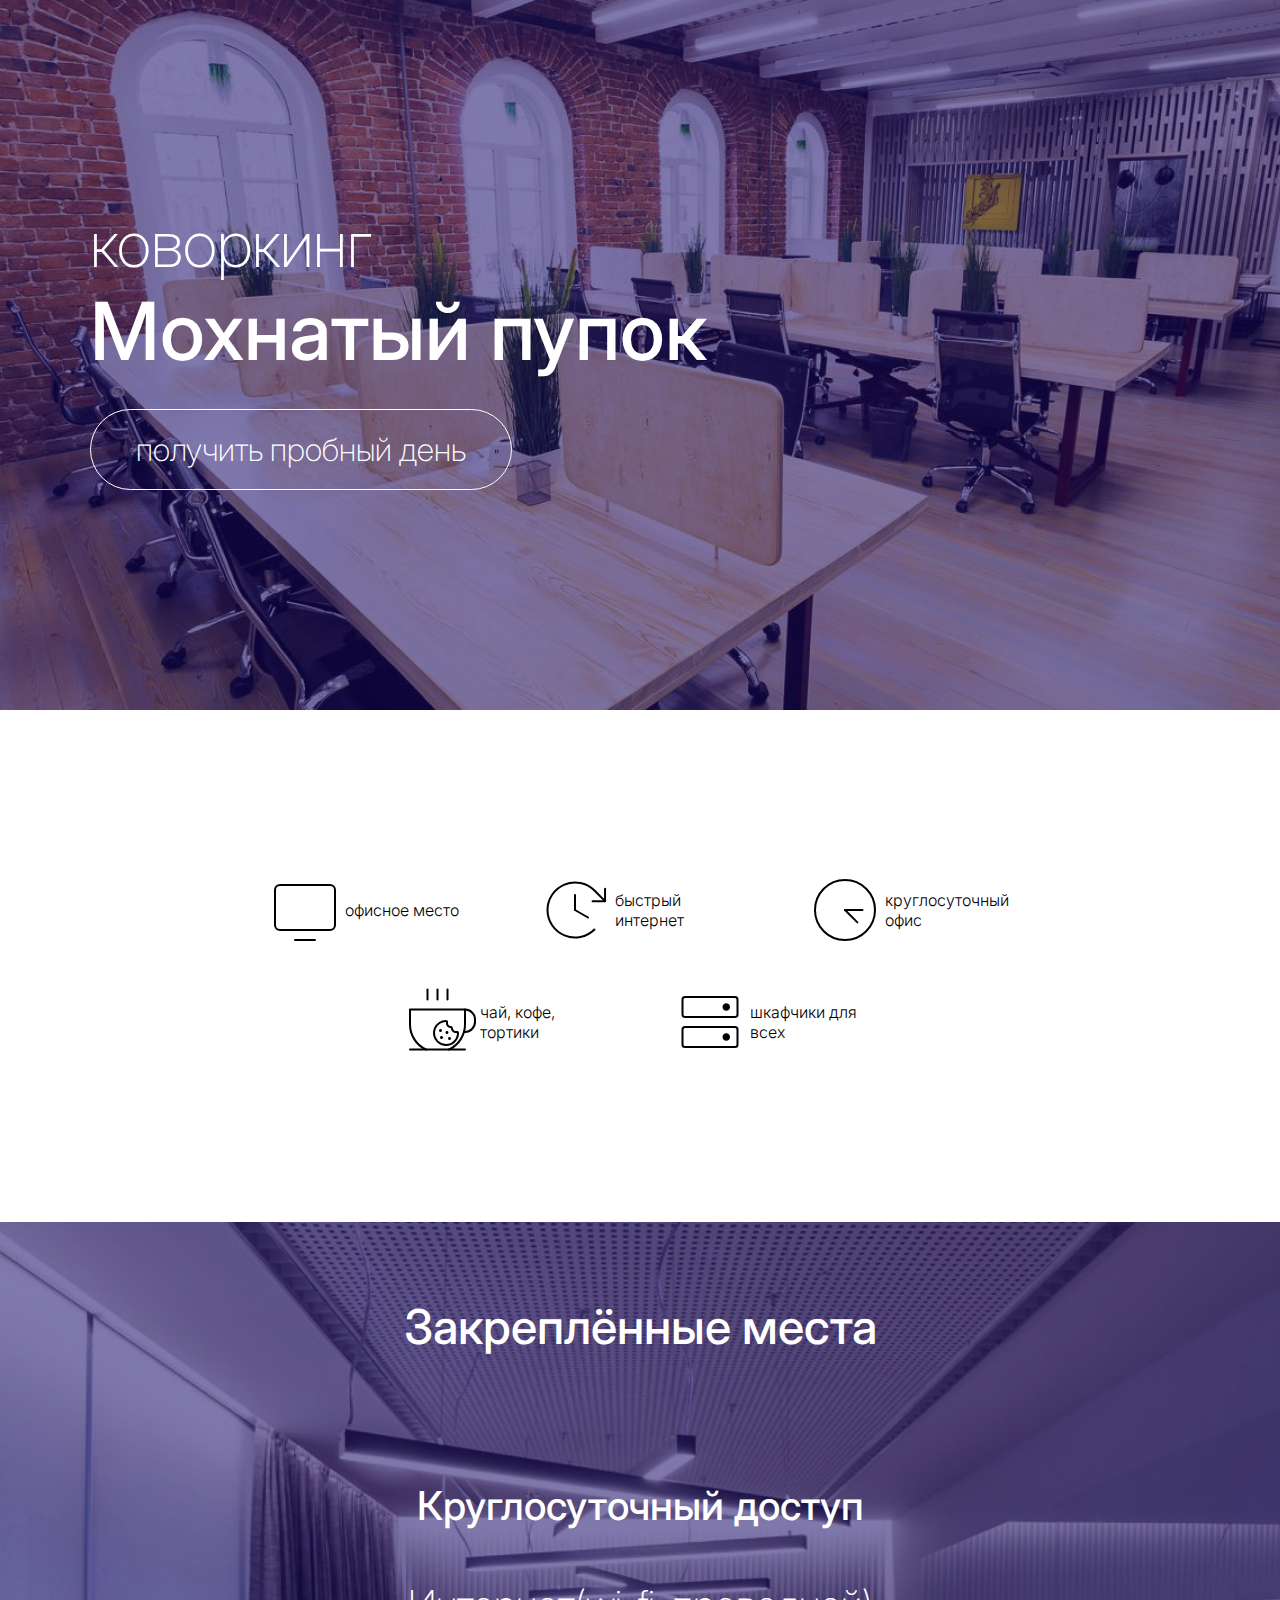
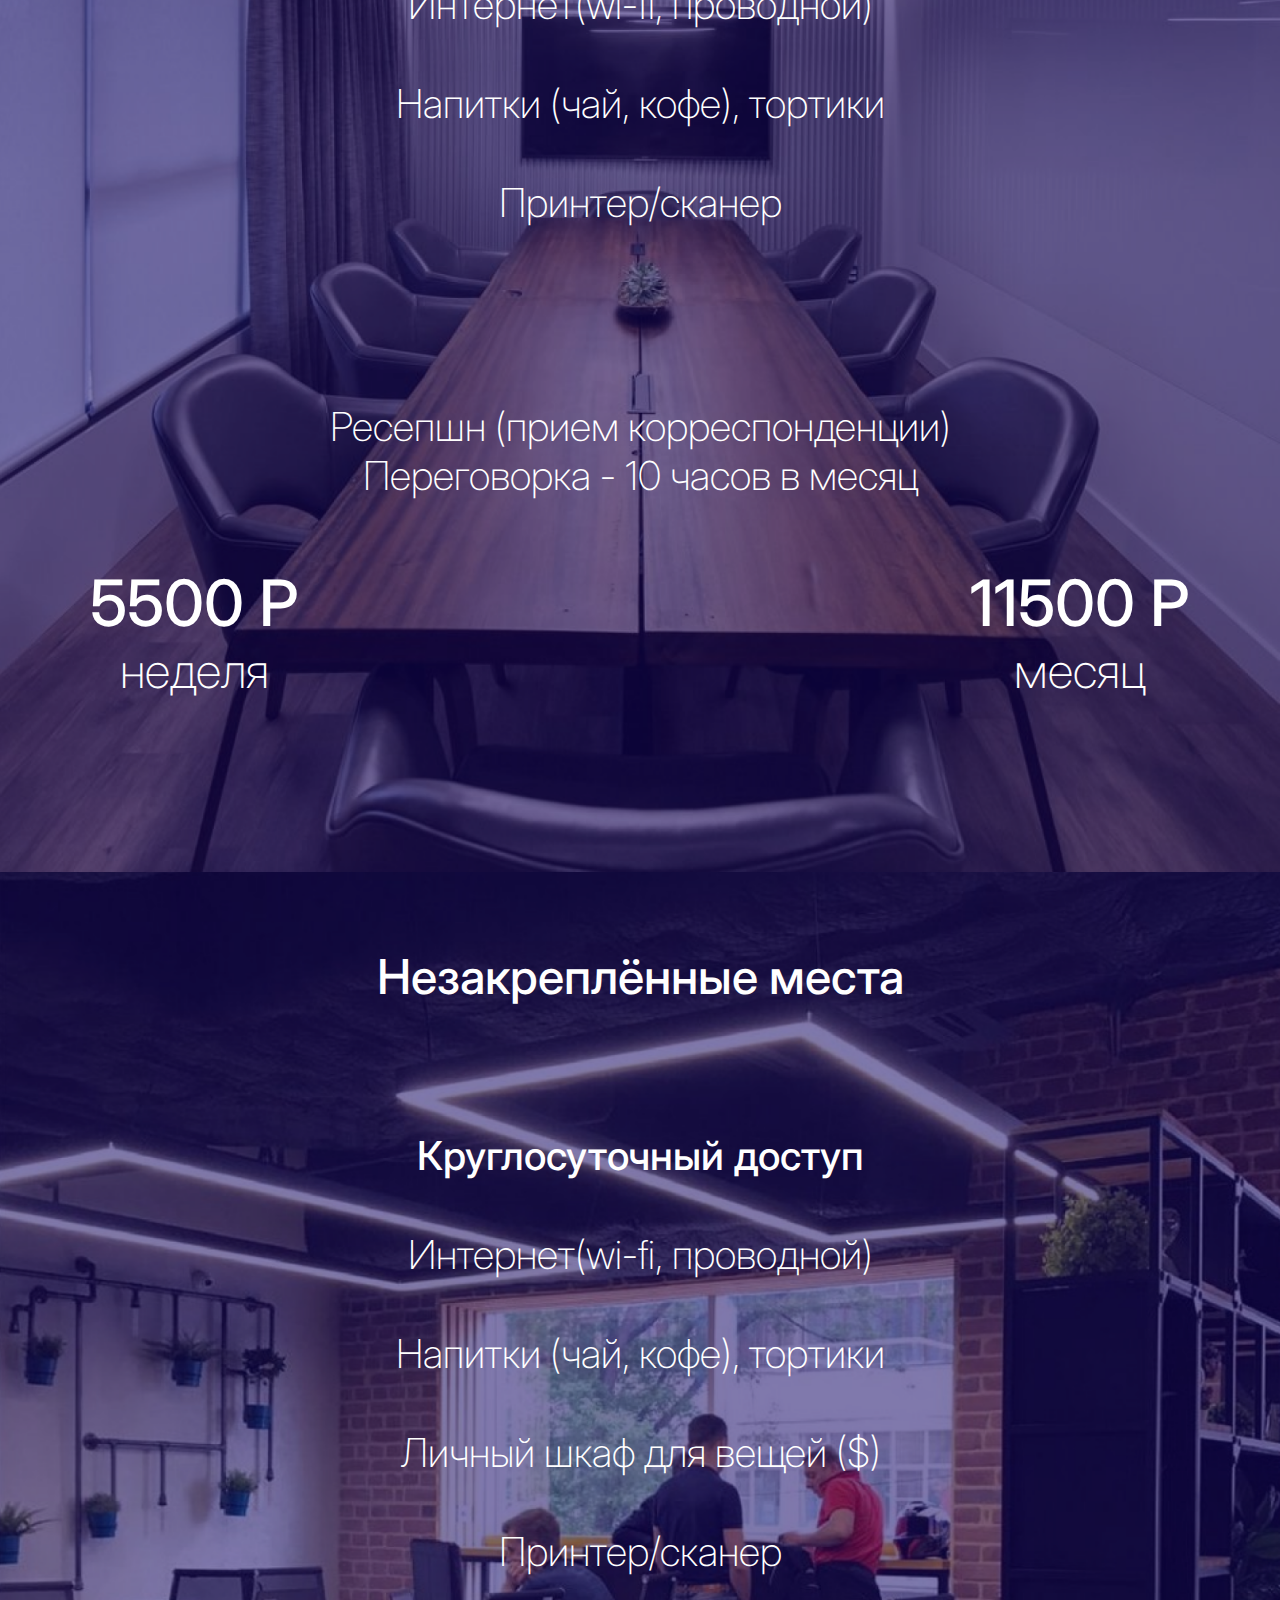
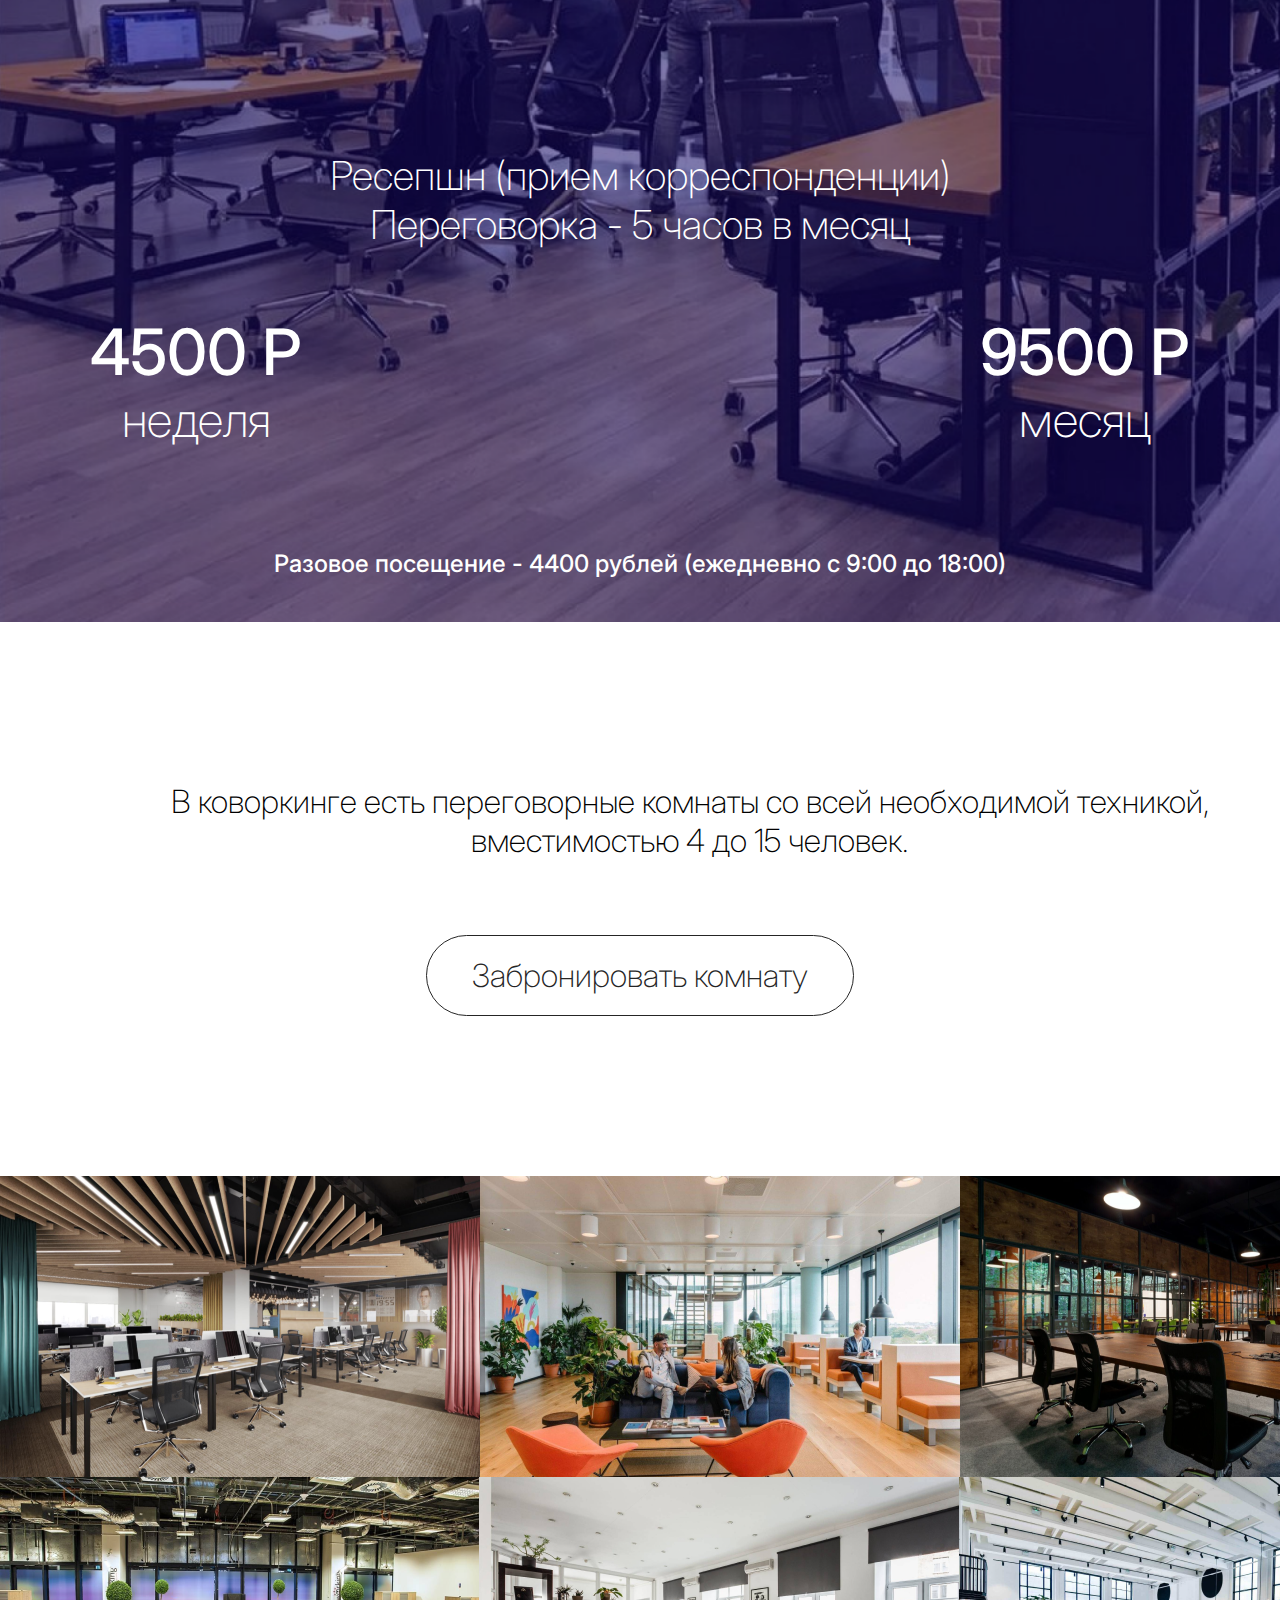
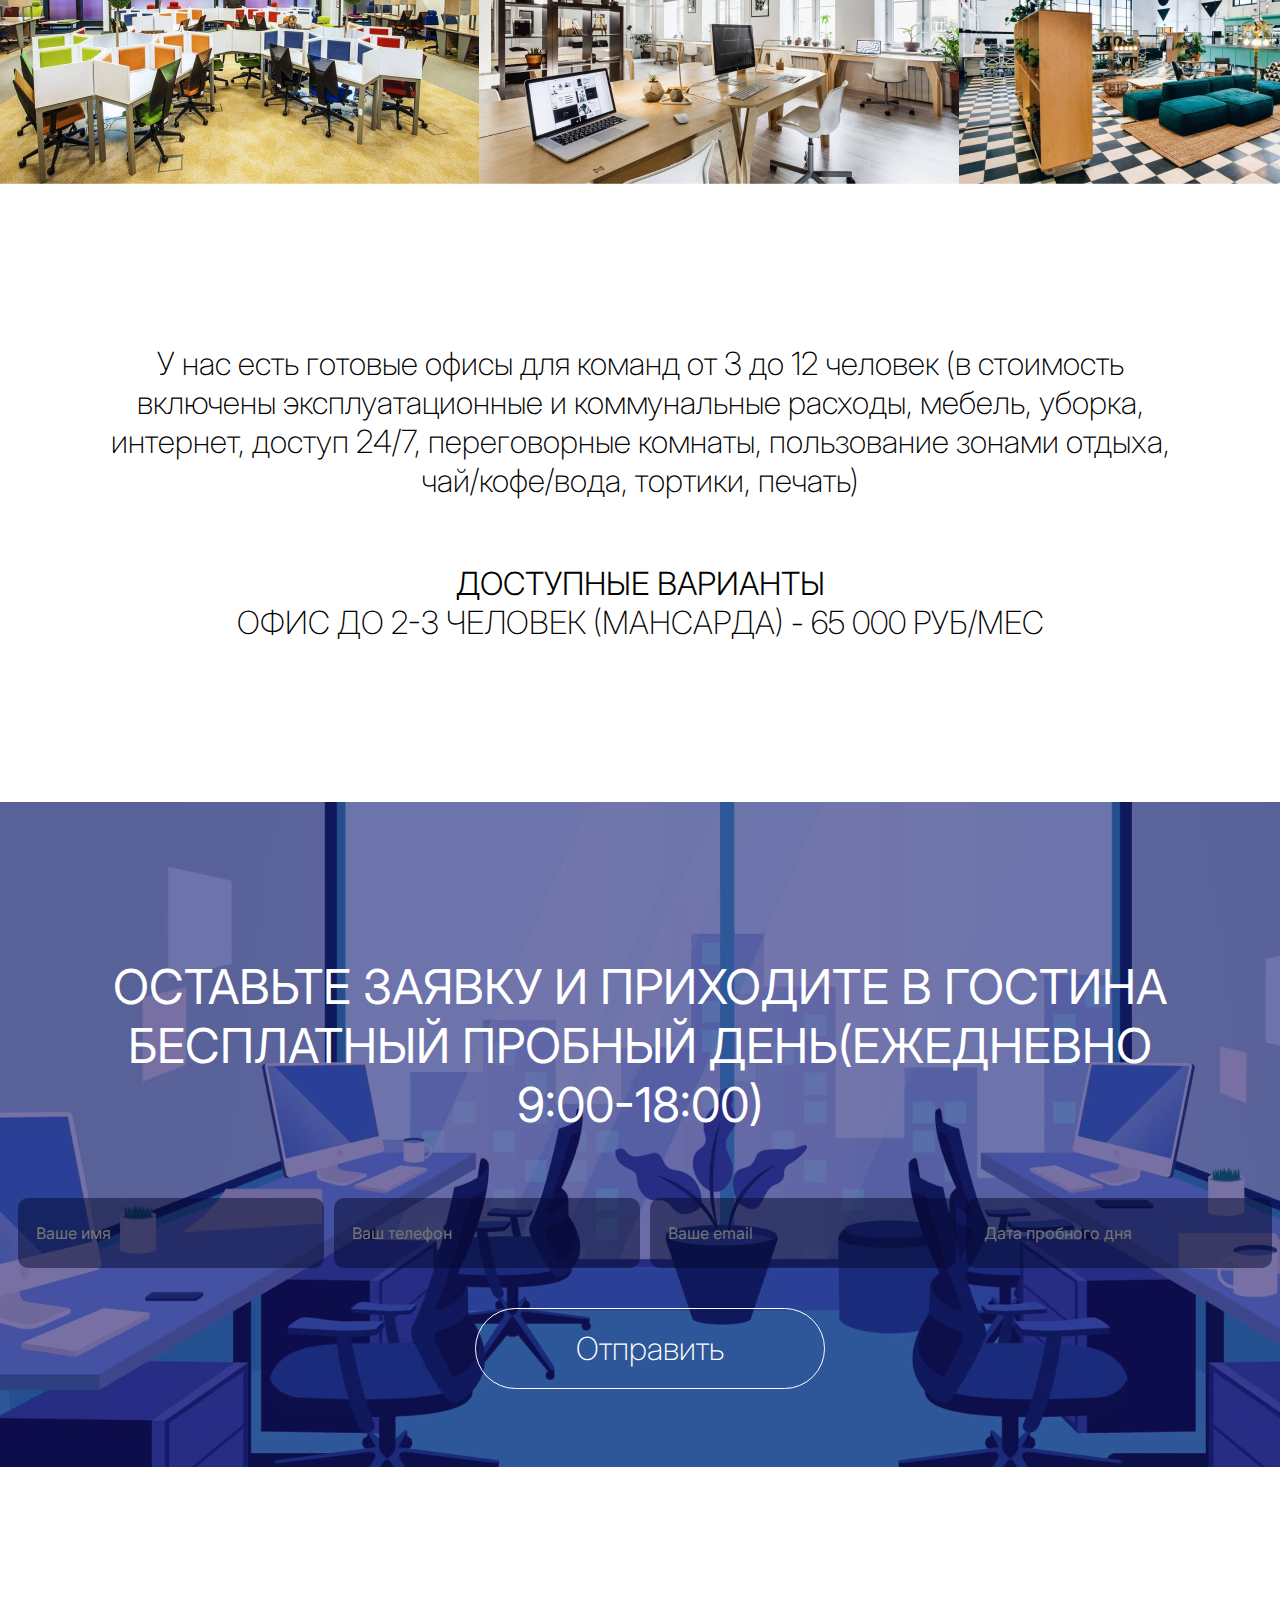
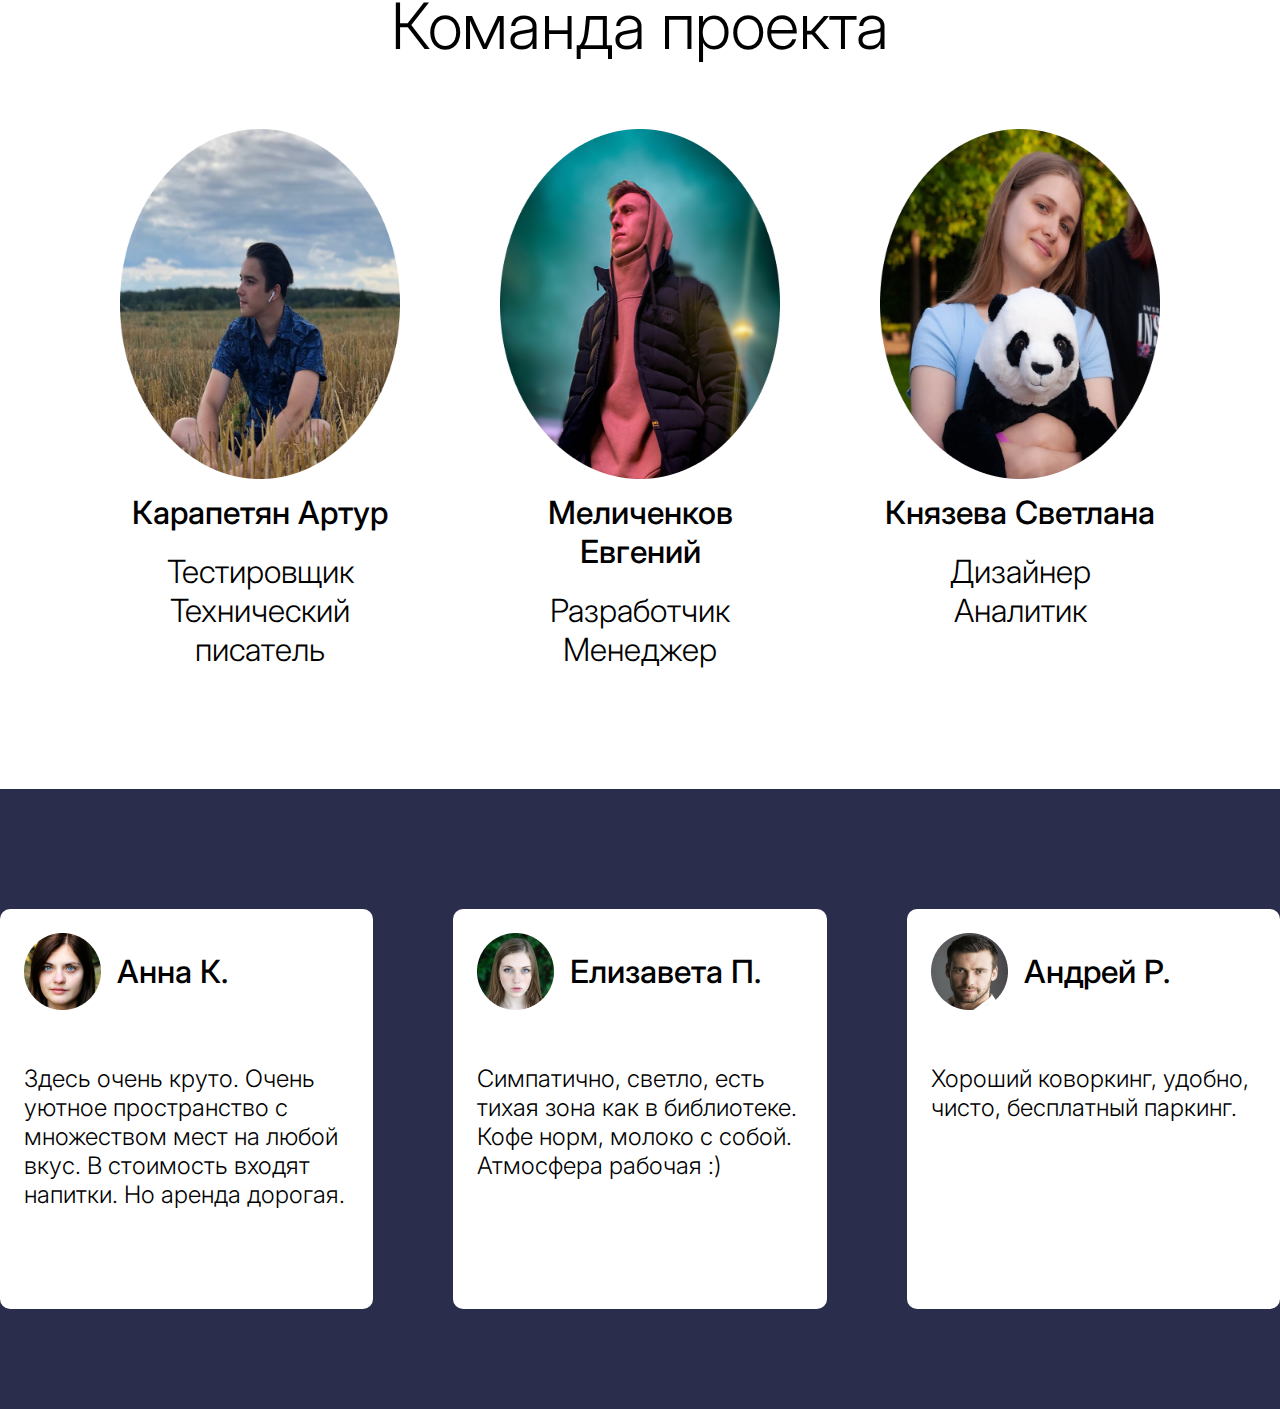
==== index.html @ 77367c93 "first commit" ====
<!DOCTYPE html>
<html lang="en">
<head>
    <meta charset="UTF-8">
    <meta http-equiv="X-UA-Compatible" content="IE=edge">
    <meta name="viewport" content="width=device-width, initial-scale=1.0">
    <title>Главная | Коворкинг</title>

    <link rel="stylesheet" href="/assets/css/main.css">

    <link rel="preconnect" href="https://fonts.googleapis.com">
    <link rel="preconnect" href="https://fonts.gstatic.com" crossorigin>
    <link href="https://fonts.googleapis.com/css2?family=Inter:wght@200;300;500&display=swap" rel="stylesheet">
</head>

<body>
    <header class="header">
        <div class="container">
            <div class="header-content">
                <p>коворкинг</p>
                <h1>Мохнатый пупок</h1>
                <button class="btn_take_trial_day">получить пробный день</button>
            </div>
        </div>
    </header>

    <section class="advantages">
        <div class="container">
            <div class="advantages-block">
                <div class="advantage">
                    <img src="/assets/img/Monitor.svg" alt="" class="advantage-img">
                    <p>офисное место</p>
                </div>
                <div class="advantage">
                    <img src="/assets/img/Время.svg" alt="" class="advantage-img">
                    <p>быстрый интернет</p>
                </div>
                <div class="advantage">
                    <img src="/assets/img/Часы.svg" alt="" class="advantage-img">
                    <p>круглосуточный офис</p>
                </div>
                <div class="advantage">
                    <img src="/assets/img/Кружка.svg" alt="" class="advantage-img">
                    <p>чай, кофе, тортики</p>
                </div>
                <div class="advantage">
                    <img src="/assets/img/Шкафчик.svg" alt="" class="advantage-img">
                    <p>шкафчики для всех</p>
                </div>
            </div>
        </div>
    </section>

    <section class="fixed-place">   
        <div class="container">
            <div class="content-place">
                <h1>Закреплённые места</h1>
                <div class="shield">
                    <h1>Круглосуточный доступ</h1>
                    <p>Интернет(wi-fi, проводной)</p>
                    <p>Напитки (чай, кофе), тортики</p>
                    <p>Принтер/сканер</p>
                </div>

                <div class="description-place">
                    <p>Ресепшн (прием корреспонденции)</p>
                    <p>Переговорка - 10 часов в месяц</p>

                    <div class="price-place">
                        <div class="week">
                            <h1>5500 Р</h1>
                            <p>неделя</p>
                        </div>

                        <div class="month">
                            <h1>11500 Р</h1>
                            <p>месяц</p>
                        </div>
                    </div>
                </div>
            </div>
        </div>
    </section>

    <section class="loose-place">   
        <div class="container">
            <div class="content-place">
                <h1>Незакреплённые места</h1>
                <div class="shield">
                    <h1>Круглосуточный доступ</h1>
                    <p>Интернет(wi-fi, проводной)</p>
                    <p>Напитки (чай, кофе), тортики</p>
                    <p>Личный шкаф для вещей ($)</p>
                    <p>Принтер/сканер</p>
                </div>

                <div class="description-place">
                    <p>Ресепшн (прием корреспонденции)</p>
                    <p>Переговорка - 5 часов в месяц</p>

                    <div class="price-place">
                        <div class="week">
                            <h1>4500 Р</h1>
                            <p>неделя</p>
                        </div>

                        <div class="month">
                            <h1>9500 Р</h1>
                            <p>месяц</p>
                        </div>
                    </div>

                    <div class="last-visit">
                        <p>Разовое посещение - 4400 рублей (ежедневно с 9:00 до 18:00)</p>
                    </div>
                </div>
            </div>
        </div>
    </section>

    <section class="booking-chapter">
        <div class="container">
            <div class="content-booking">
                <p>В коворкинге есть переговорные комнаты со всей необходимой техникой, вместимостью 4 до 15 человек.</p>
                <button class="booking-btn">Забронировать комнату</button>
            </div>
        </div>
    </section>

    <section class="gallary">
        <div class="images-gallary">
            <img src="/assets/img/img1.png" alt="">
            <img src="/assets/img/img2.png" alt="">
            <img src="/assets/img/img3.png" alt="">
            <img src="/assets/img/img4.png" alt="">
            <img src="/assets/img/img5.png" alt="">
            <img src="/assets/img/img6.png" alt="">
        </div>
    </section>

    <section class="second-description">
        <div class="container">
            <div class="content-sec-desc">
                <p>У нас есть готовые офисы для команд от 3 до 12 человек (в стоимость включены эксплуатационные и коммунальные расходы, мебель, уборка, интернет, доступ 24/7, переговорные комнаты, пользование зонами отдыха, чай/кофе/вода, тортики, печать)</p>
                <h1>ДОСТУПНЫЕ ВАРИАНТЫ</h1>
                <p>ОФИС ДО 2-3 ЧЕЛОВЕК (МАНСАРДА) - 65 000 РУБ/МЕС</p>
            </div>
        </div>
    </section>

    <section class="application">
        <div class="container">
            <div class="content-app">
                <h1>ОСТАВЬТЕ ЗАЯВКУ И ПРИХОДИТЕ В ГОСТИНА БЕСПЛАТНЫЙ ПРОБНЫЙ ДЕНЬ(ЕЖЕДНЕВНО 9:00-18:00)</h1>
            </div>
        </div>
        <div class="form">
            <form class="form-app" action="" method="">
                <input class="app_input" type="text" placeholder="Ваше имя" />
                <input class="app_input" type="phone" placeholder="Ваш телефон" />
                <input class="app_input" type="email" placeholder="Ваше email" />
                <input class="app_input" type="text" placeholder="Дата пробного дня" />
                <input class="btn_send_app" type="submit" value="Отправить"/>
            </form>
        </div>
    </section>

    <section class="team">
        <div class="content-team">
            <h1>Команда проекта</h1>
            <div class="cards-team">
                <div class="card">
                    <img src="assets/img/Ellipse 1.png" alt="">
                    <h1>Карапетян Артур</h1>
                    <p>Тестировщик</p>
                    <p>Технический писатель</p>
                </div>
                <div class="card">
                    <img src="assets/img/Ellipse 2.png" alt="">
                    <h1>Меличенков Евгений</h1>
                    <p>Разработчик</p>
                    <p>Менеджер</p>
                </div>
                <div class="card">
                    <img src="assets/img/Ellipse 3.png" alt="">
                    <h1>Князева Светлана</h1>
                    <p>Дизайнер</p>
                    <p>Аналитик</p>
                </div>
            </div>
        </div>
    </section>

    <section class="feedback">
        <div class="content-feedback">
            <div class="comment">
                <div class="profile-comment">
                    <img src="/assets/img/Ellipse 4.png" alt="">
                    <p>Анна К.</p>
                </div>
                <p class="text-comment">Здесь очень круто. Очень уютное пространство с множеством мест на любой вкус. В стоимость входят напитки. Но аренда дорогая.</p>
            </div>

            <div class="comment">
                <div class="profile-comment">
                    <img src="/assets/img/Ellipse 5.png" alt="">
                    <p>Елизавета П.</p>
                </div>
                <p class="text-comment">Симпатично, светло, есть тихая зона как в библиотеке. Кофе норм, молоко с собой. Атмосфера рабочая :)</p>
            </div>

            <div class="comment">
                <div class="profile-comment">
                    <img src="/assets/img/Ellipse 6.png" alt="">
                    <p>Андрей Р.</p>
                </div>
                <p class="text-comment">Хороший коворкинг, удобно, чисто, бесплатный паркинг.</p>
            </div>
        </div>
    </section>
</body>
</html>
---- assets/css/main.css ----
@import "./reset.css";

body{
    font-family: 'Inter', sans-serif;
}
.container{
    max-width: 1160px;
    padding: 0 30px;
    margin: 0 auto;
}

.header{
    background-size: cover;
    min-height: 710px;
    background-image: url(/assets/img/bg.png);
}

.header-content{
    padding-top: 205px;
}

.header-content p{
    font-size: 64px;
    color: white;
    font-weight: 200;
}

.header-content h1{
    font-size: 80px;
    color: white;
    font-weight: 500;
}

.btn_take_trial_day{
    margin-top: 30px;
    padding: 20px 45px;
    background-color: #ffffff00;
    border-radius: 50px;
    color: white;
    font-weight: 200;
    font-size: 32px;
    border: 1px solid #ffffff;
}

.btn_take_trial_day:hover{
    background-color: #ffffff;
    color: #000;
    transition: .3s;
}

.btn_take_trial_day:not(:hover){
    background-color: #ffffff00;
    color: #ffffff;
    transition: .3s;
}

.advantages{
    padding: 160px 0;
}

.advantages-block{
    display: flex;
    width: 860px;
    margin: 0 auto;
    flex-wrap: wrap;
    justify-content: center;
    column-gap: 60px;
}

.advantage{
    display: flex;
    align-items: center;
}

.advantage:nth-child(4n){
    padding-top: 32px;
}

.advantage:nth-child(5n){
    padding-top: 32px;
}


.advantage p{
    font-weight: 300;
    font-size: 20;
    width: 130px;
}

.fixed-place{
    background-image: url(/assets/img/bg2.png);
    height: 1250px;
    background-size: cover;
}

.content-place{
    margin: 0 auto;
    text-align: center;
}

.content-place h1{
    color: #ffffff;
    font-weight: 500;
    font-size: 48px;
    padding-top: 75px;
}

.shield{
    margin: 0 auto;
    padding-top: 75px;
}


.shield h1{
    color: #ffffff;
    font-weight: 500;
    font-size: 40px;  
    padding-top: 50px;
}

.shield p{
    color: #ffffff;
    font-weight: 200;
    font-size: 40px;  
    padding-top: 50px;
}

.description-place{
    padding-top: 175px;
}

.description-place p{
    color: #ffffff;
    font-weight: 200;
    font-size: 40px;  
}

.price-place{
    display: flex;
    justify-content: space-between;
}

.price-place p{
    color: #ffffff;
    font-size: 48px;
    font-weight: 200;
}

.price-place     h1{
    color: #ffffff;
    font-size: 64px;
    font-weight: 500;
}

.week h1{
    padding-top: 64px;
}

.month h1{
    padding-top: 64px;
}

.week p{
    padding-top: 0;
}

.month p{
    padding-top: 0;
}

.loose-place{
    background-image: url(/assets/img/bg3.png);
    height: 1350px;
    background-size: cover;
}

.last-visit p{
    font-size: 24px;
    font-weight: 500;
    padding-top: 100px;
}

.content-booking{
    margin: 160px 0;
    text-align: center;
}

.content-booking p{
    text-align: center;
    width: 1200px;
    font-weight: 200;
    font-size: 32px;
    color: #000;
    padding-bottom: 75px;
    margin: 0 auto;
}

.booking-btn{
    padding: 20px 45px;
    background-color: #ffffff00;
    border-radius: 50px;
    color: #252525;
    font-weight: 200;
    font-size: 32px;
    border: 1px solid #252525;
}

.booking-btn:hover{
    background-color: #252525;
    color: #ffffff;
    transition: .3s;
}

.booking-btn:not(:hover){
    background-color: #ffffff00;
    color: #252525;
    transition: .3s;
}

.gallary{
    width: 1440px;
    margin: 0 auto;
}

.images-gallary{
    display: flex;
    flex-wrap: wrap;
}

.second-description{
    margin: 160px 0;
}

.content-sec-desc{
    margin: 0 auto;
}

.content-sec-desc p{
    text-align: center;
    color: #000;
    font-weight: 200;
    font-size: 32px;
}

.content-sec-desc h1{
    padding-top: 64px;
    text-align: center;
    color: #000;
    font-weight: 300;
    font-size: 32px;
}

.application{
    background-image: url(/assets/img/bg4.png);
    height: 665px;
}

.content-app h1{
    text-align: center;
    color: #ffffff;
    font-size: 48px;
    padding-top: 155px;
}

.content-app{
    padding-bottom: 64px;
}

.form{
    width: 1300px;
    margin: 0 auto;
}

.form-app{
    display: flex;
    justify-content: center;
    flex-wrap: wrap;
}

.app_input{
    background-color: #04082c7e;
    padding-top: 25px;
    padding-bottom: 25px;
    padding-left: 18px;
    padding-right: 40px;
    border-radius: 10px;
    margin-right: 10px;
    color: #ffffff;
}

.app_input:last-child{
    margin-right: 0;
}

.btn_send_app{
    margin-top: 40px;
    padding: 20px 100px;
    background-color: #ffffff00;
    border-radius: 50px;
    color: white;
    font-weight: 200;
    font-size: 32px;
    border: 1px solid #ffffff;
}

.btn_send_app:hover{
    background-color: #ffffff;
    color: #000;
    transition: .3s;
}

.btn_send_app:not(:hover){
    background-color: #ffffff00;
    color: #ffffff;
    transition: .3s;
}

.content-team h1{
    font-size: 64px;
    color: #000;
    font-weight: 300;
    padding-bottom: 65px;
}

.team{
    margin: 120px;
}

.content-team{
    margin: 0 auto;
    text-align: center;
}

.cards-team{
    display: flex;
    justify-content: center;
}

.card{
    padding-right: 100px;
}

.card h1{
    padding-top: 14px;
}

.card:last-child{
    padding-right: 0;
}

.card img{
    width: 350px;
    height: 350px;
    border-radius: 60px;
}

.card h1{
    font-size: 32px;
    font-weight: 500;
    padding-bottom: 20px;
}

.card p{
    font-size: 32px;
    font-weight: 300;
}

.feedback{
    height: 620px;
    background-color: #2A2D4C;
    margin: 0 auto;
}

.content-feedback{
    padding-top: 120px;
    display: flex;
    justify-content: center;
}

.comment{
    background-color: #ffffff;
    width: 380px;
    height: 400px;
    border-radius: 10px;
    margin-right: 80px;
}

.comment:last-child{
    margin-right: 0;
}

.text-comment{
    padding-left: 24px;
    padding-right: 24px;
    padding-top: 54px;
    font-size: 24px;
    font-weight: 300;
}

.profile-comment{
    display: flex;
    padding-left: 24px;
    padding-right: 24px;
    padding-top: 24px;
    align-items: center;
}

.profile-comment p{
    padding-left: 16px;
    font-size: 32px;
    font-weight: 500;
}
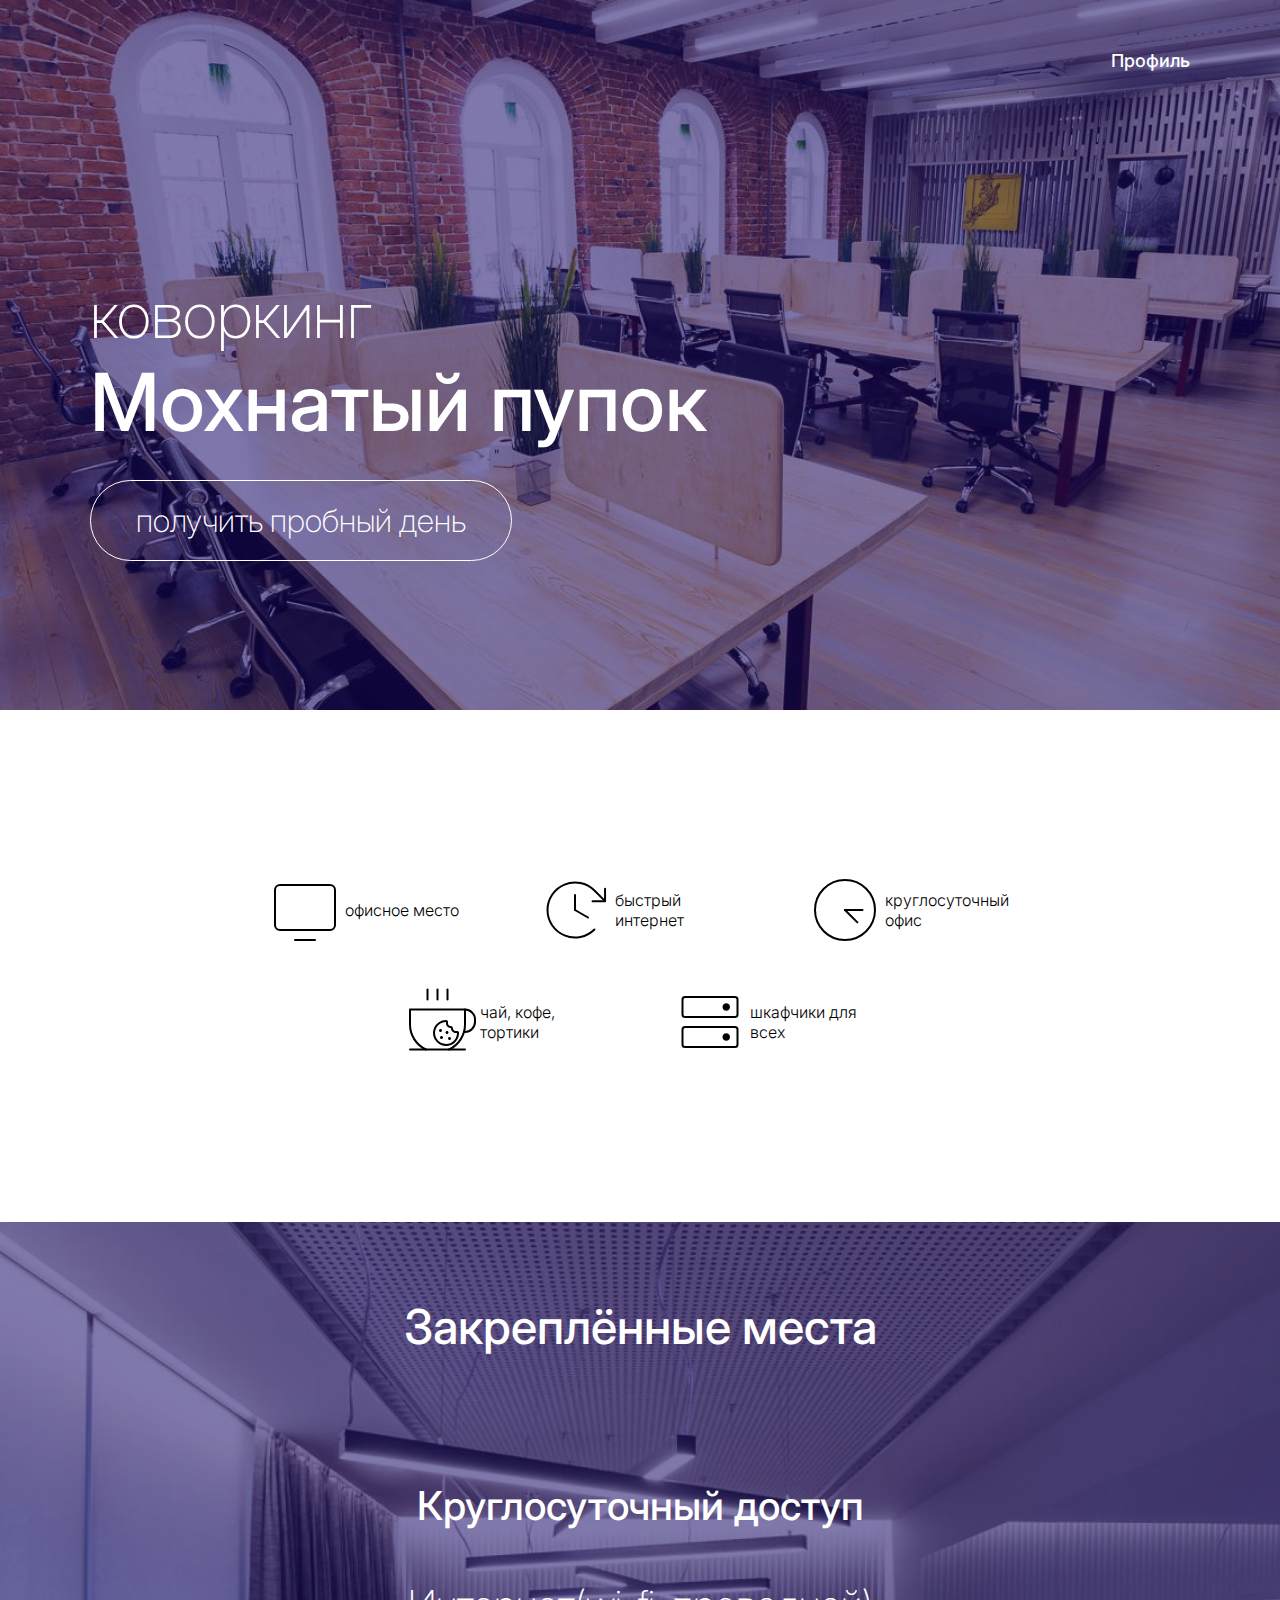
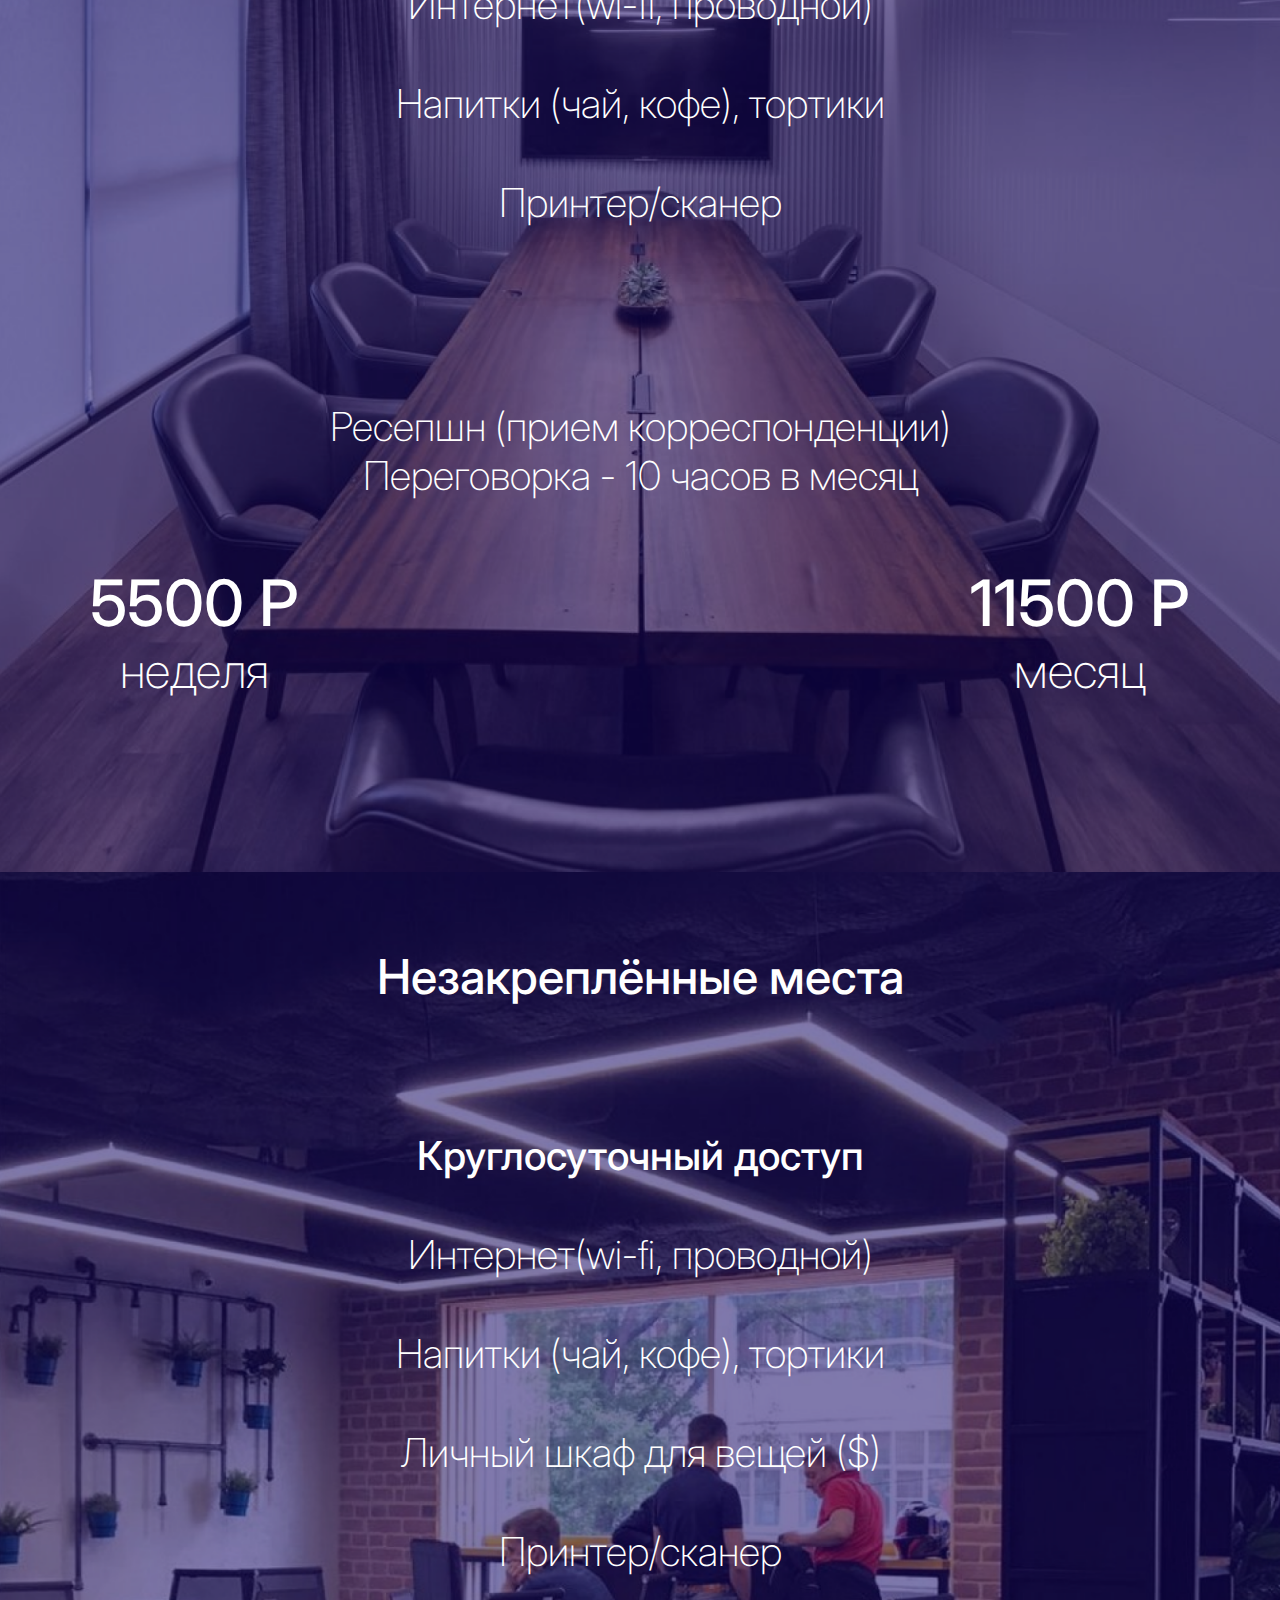
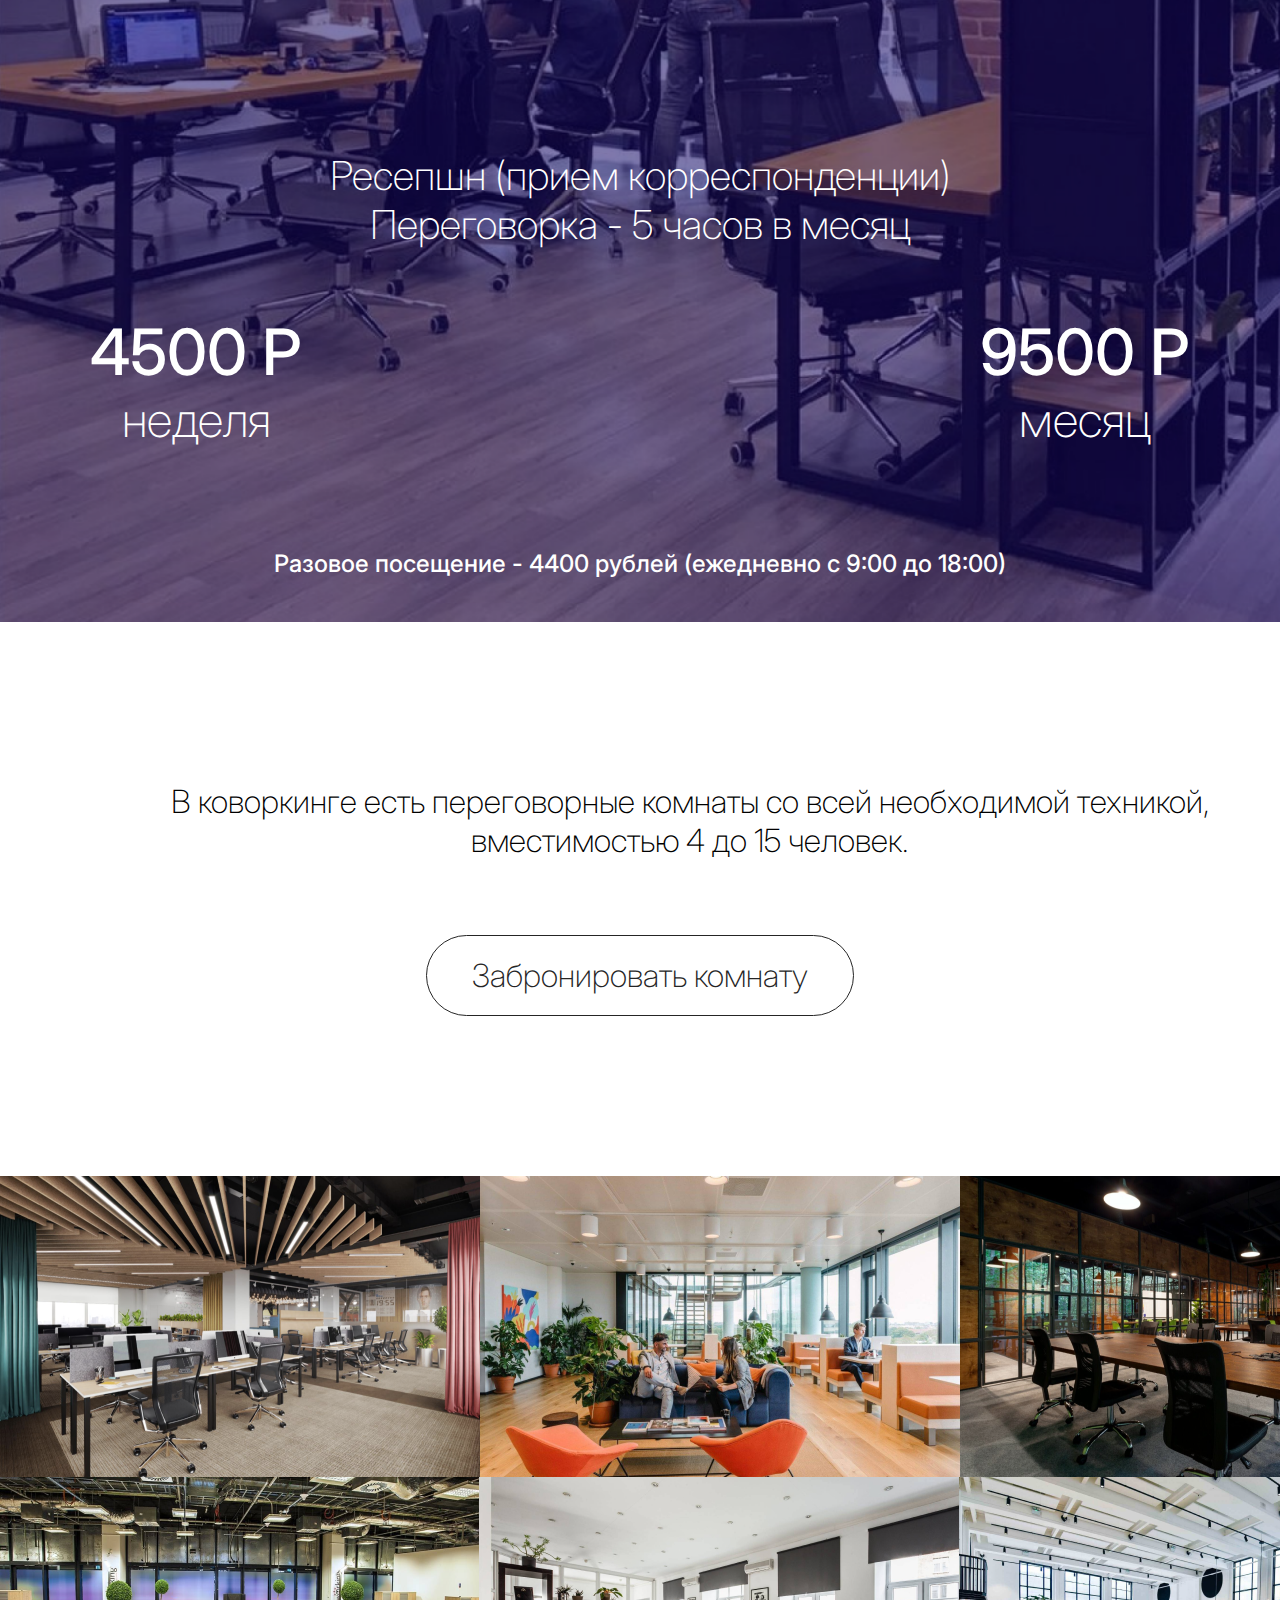
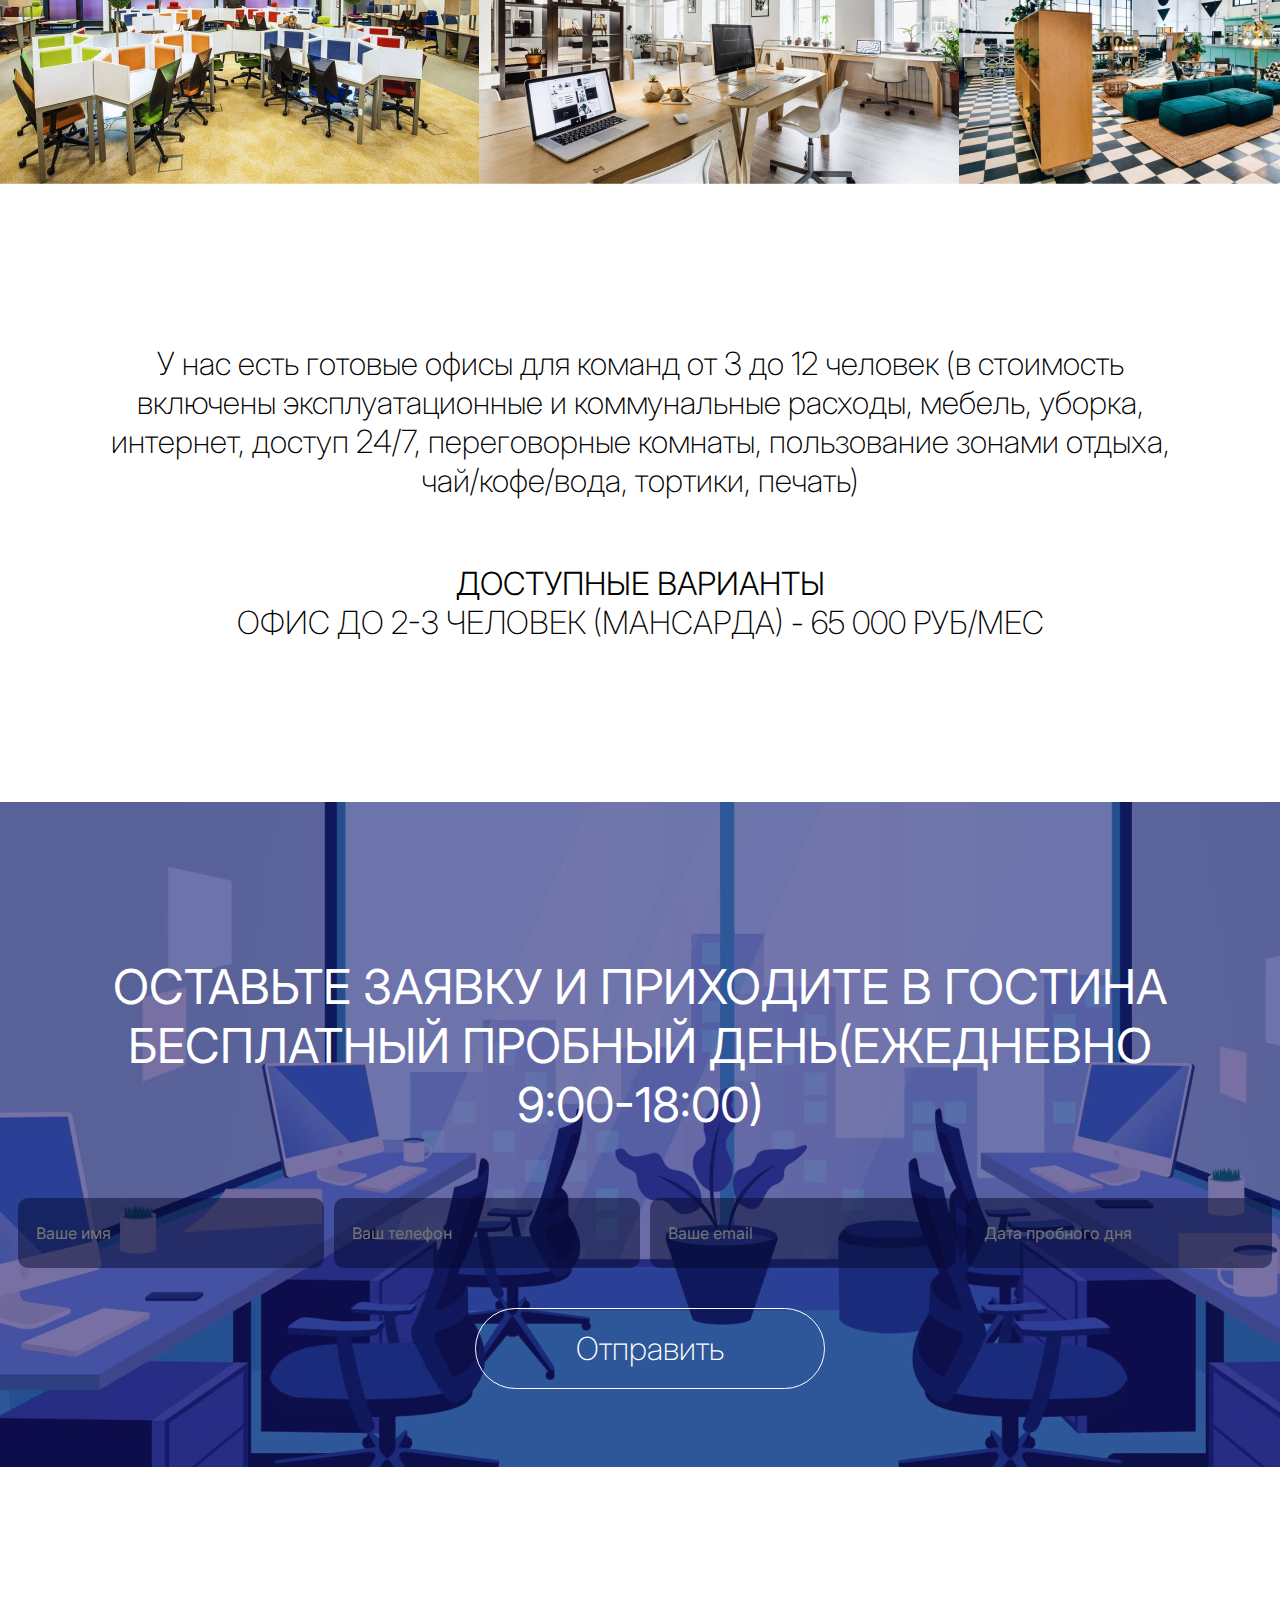
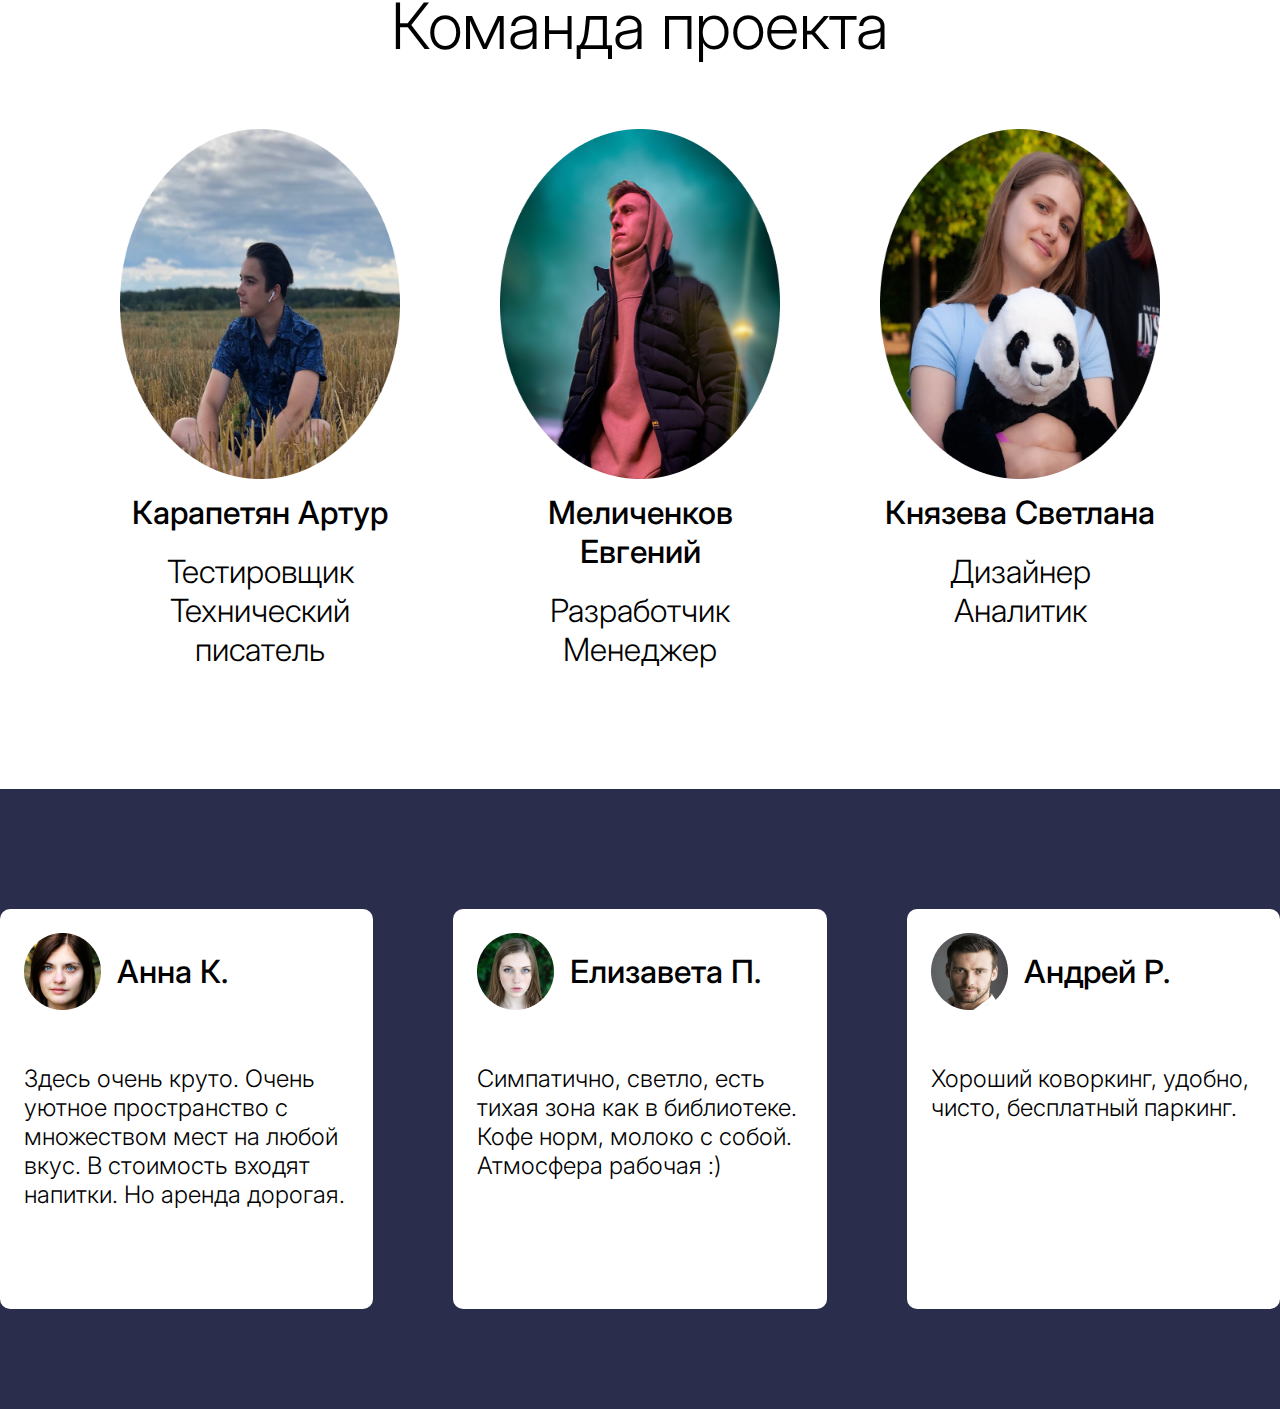
==== commit be4dff7d: "Done Profile Meeting" ====
--- a/index.html
+++ b/index.html
@@ -16,6 +16,7 @@
 <body>
     <header class="header">
         <div class="container">
+            <a href="/profile.html" class="btn-profile">Профиль</a>
             <div class="header-content">
                 <p>коворкинг</p>
                 <h1>Мохнатый пупок</h1>
--- a/assets/css/main.css
+++ b/assets/css/main.css
@@ -13,6 +13,20 @@
     background-size: cover;
     min-height: 710px;
     background-image: url(/assets/img/bg.png);
+}
+
+.btn-profile{
+    display: flex;
+    justify-content: right;
+    padding-top: 50px;
+    color: #ffffff;
+    font-weight: 500;
+    font-size: 18px;
+    transition: .3s;
+}
+
+.btn-profile:hover{
+    color: #a0a0a0;
 }
 
 .header-content{
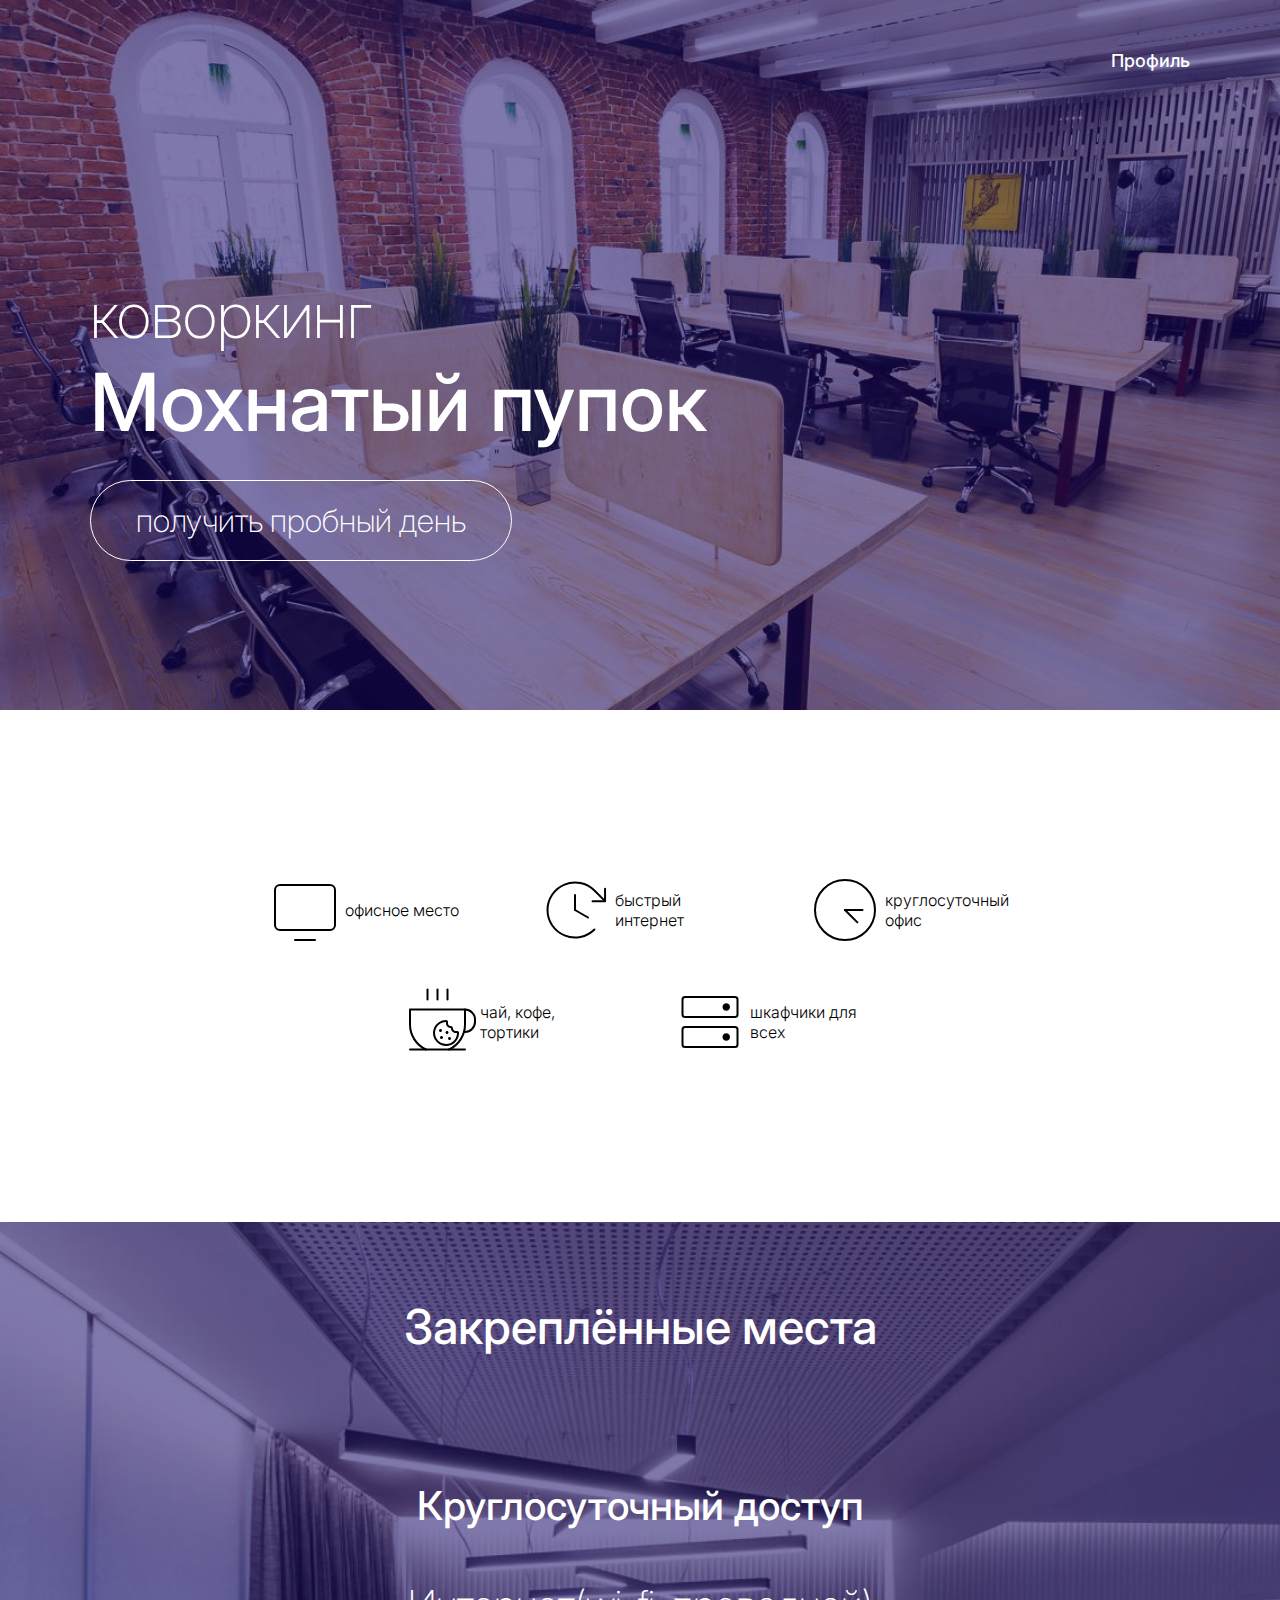
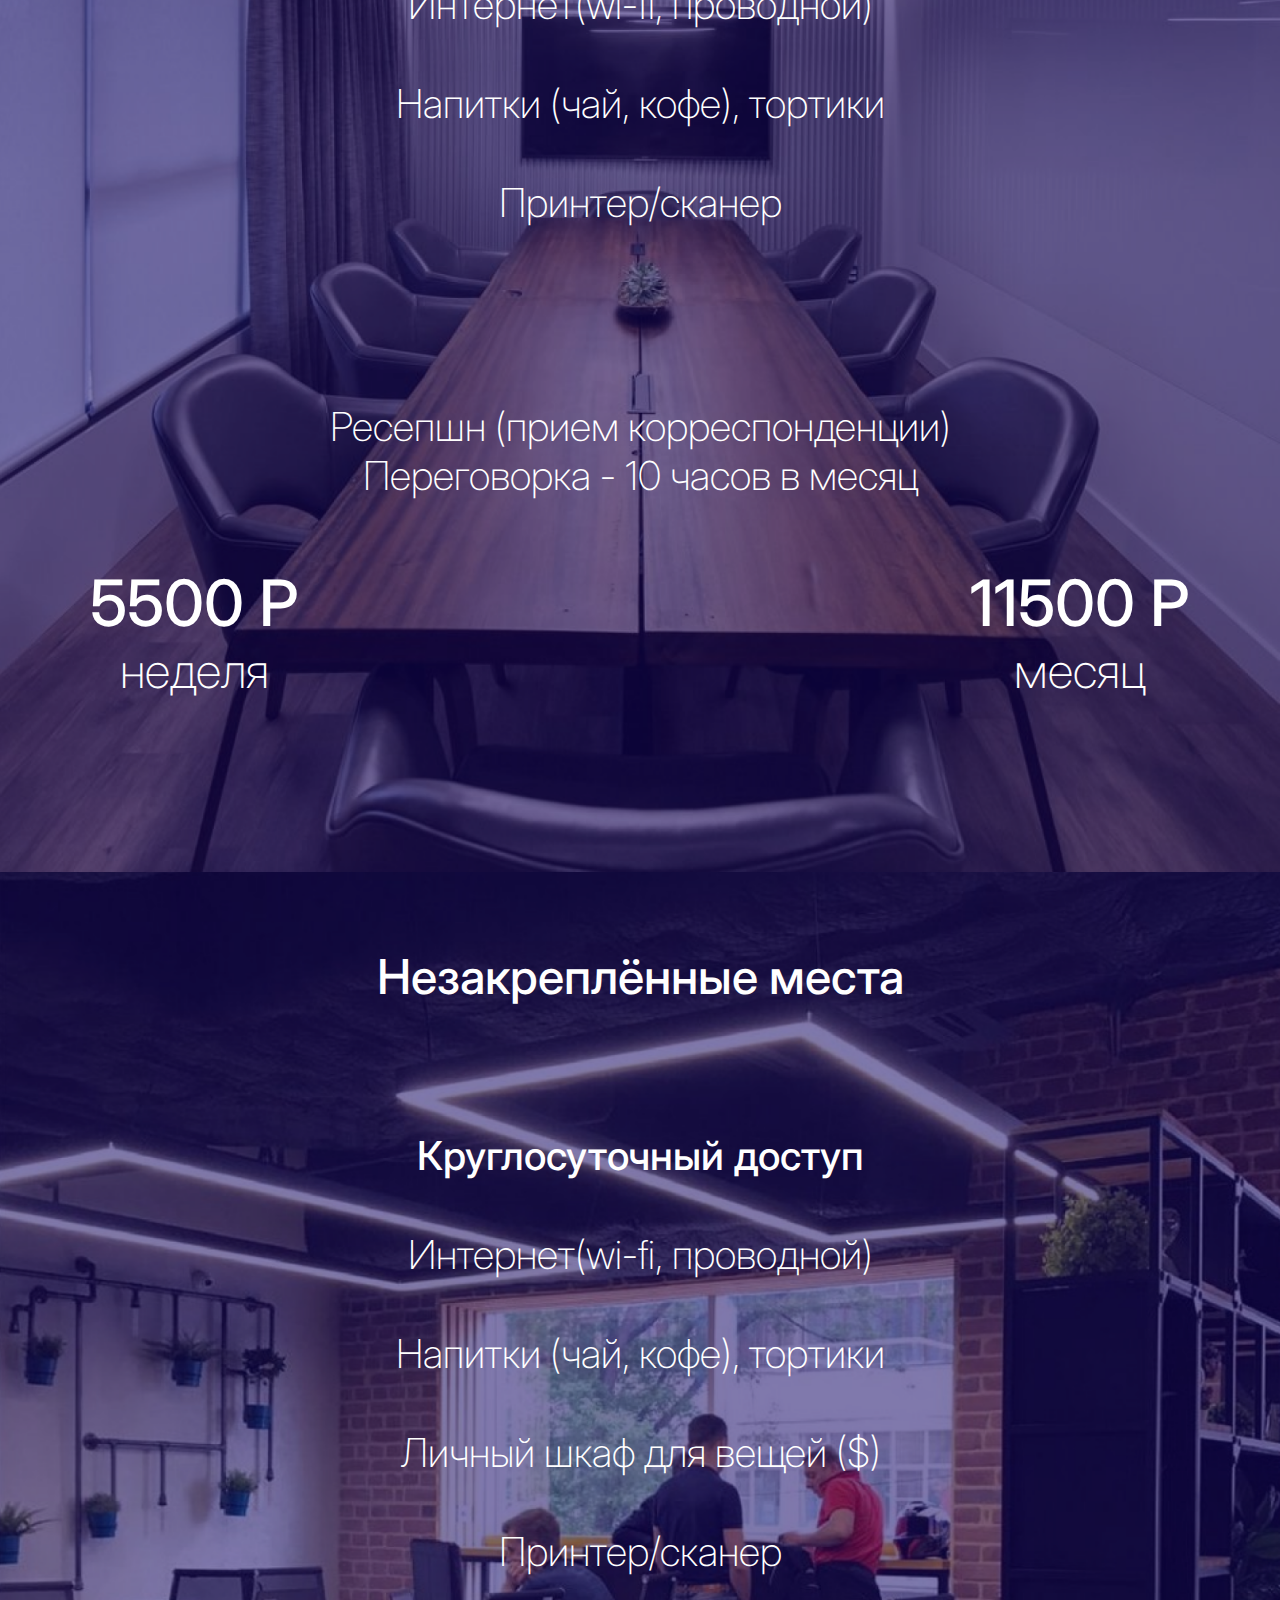
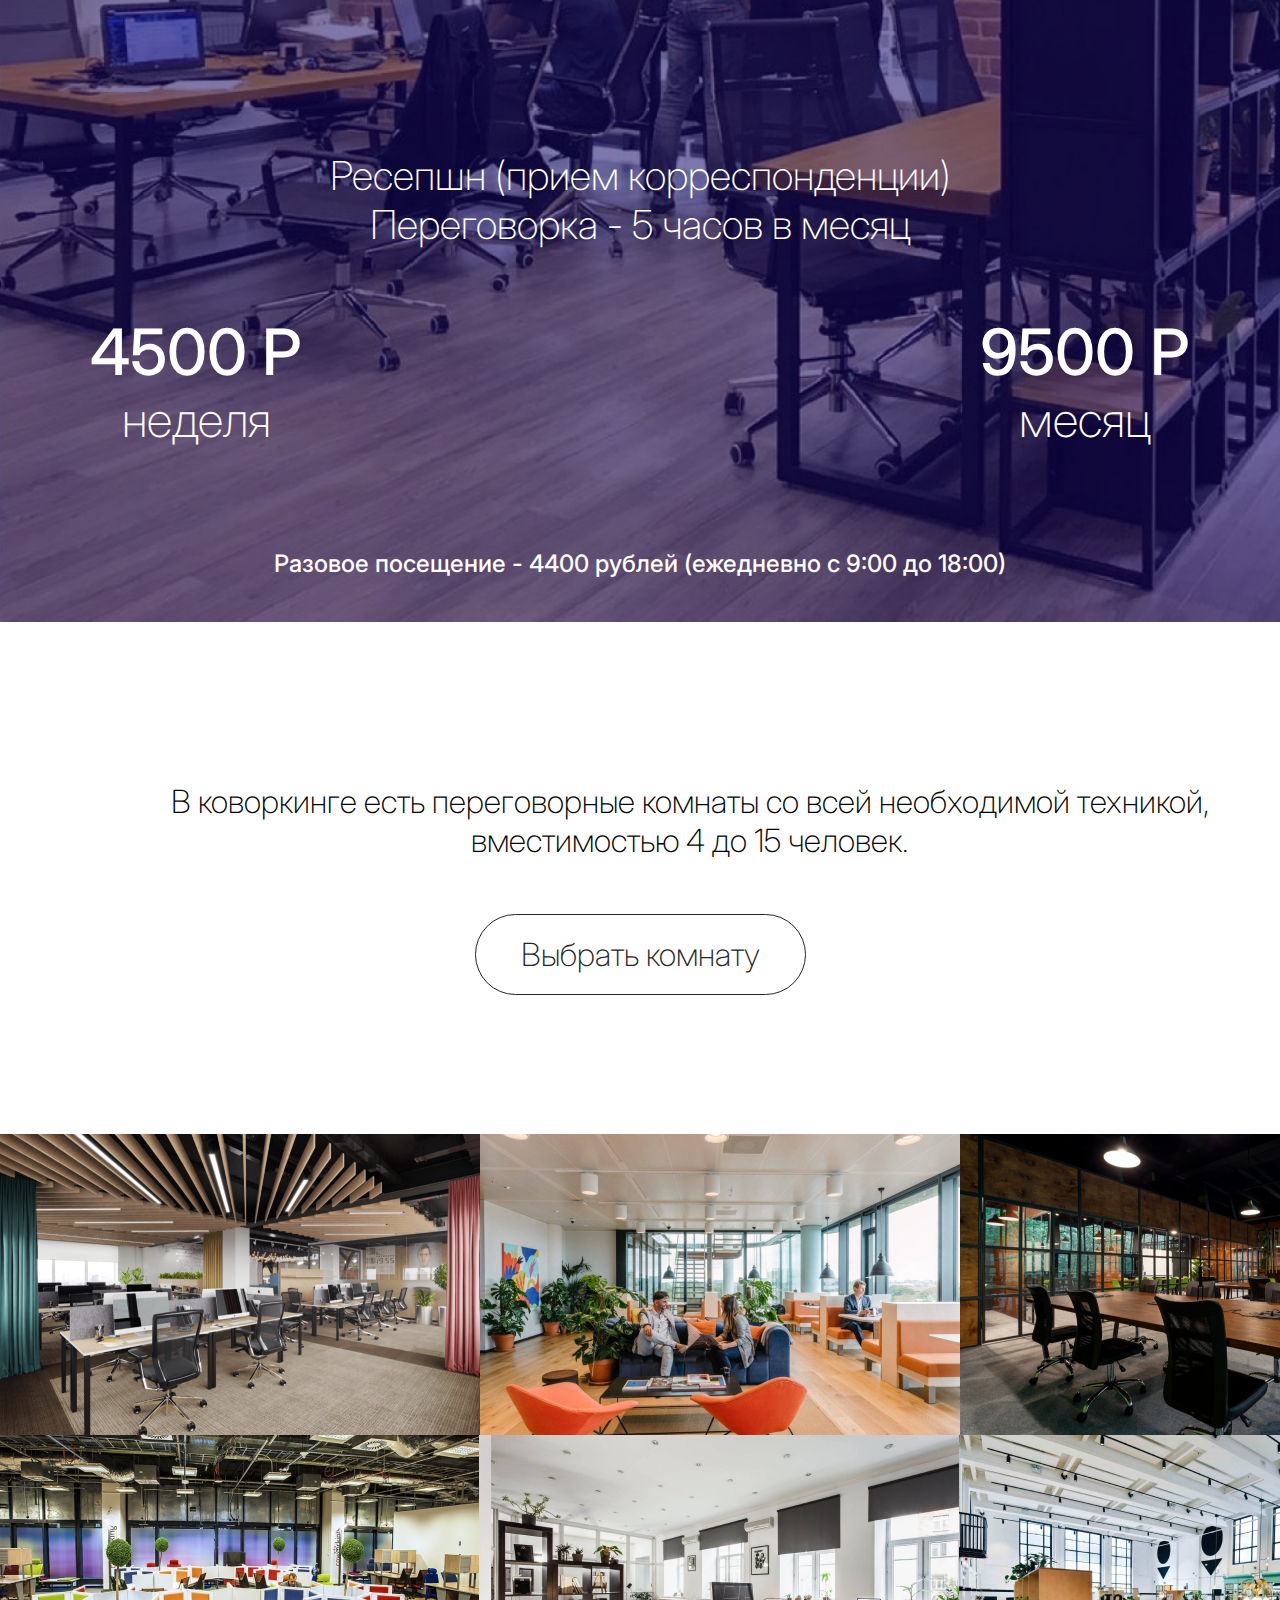
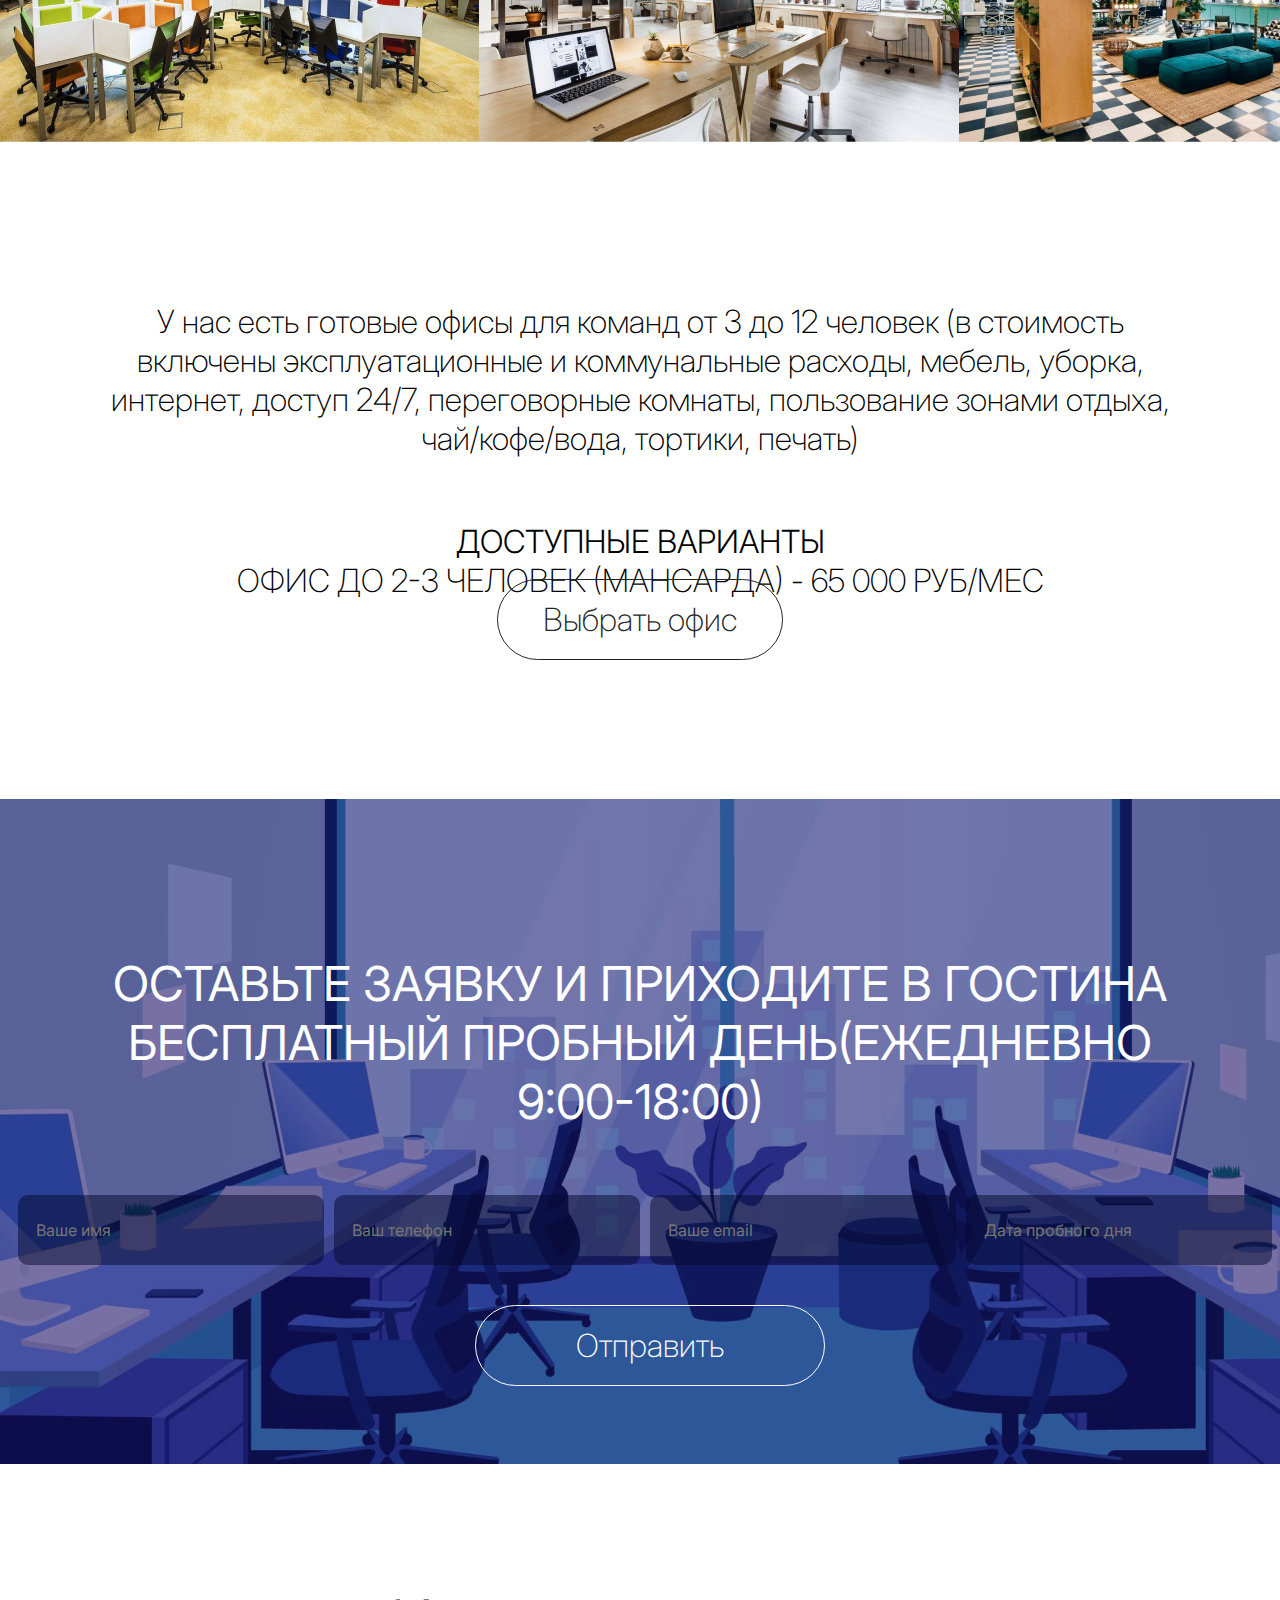
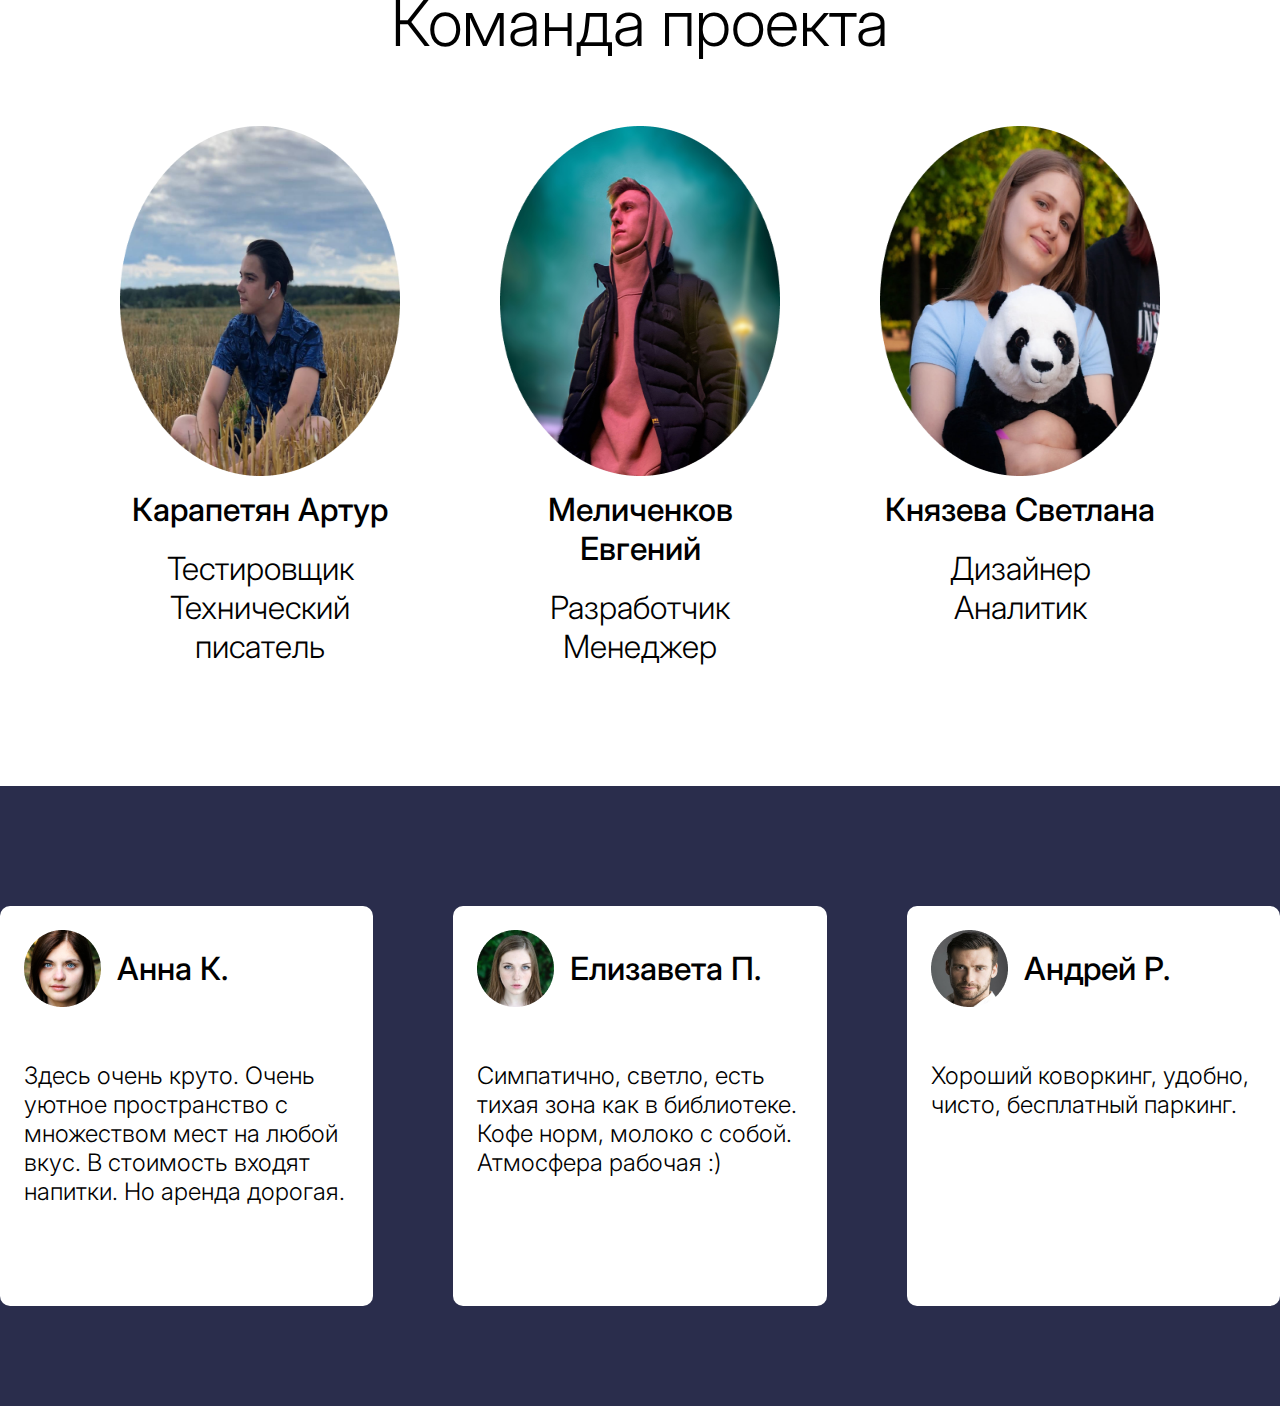
==== commit 866cd295: "Done" ====
--- a/index.html
+++ b/index.html
@@ -123,7 +123,7 @@
         <div class="container">
             <div class="content-booking">
                 <p>В коворкинге есть переговорные комнаты со всей необходимой техникой, вместимостью 4 до 15 человек.</p>
-                <button class="booking-btn">Забронировать комнату</button>
+                <a href="meeting_rooms.html" class="booking-btn">Выбрать комнату</a>
             </div>
         </div>
     </section>
@@ -145,6 +145,7 @@
                 <p>У нас есть готовые офисы для команд от 3 до 12 человек (в стоимость включены эксплуатационные и коммунальные расходы, мебель, уборка, интернет, доступ 24/7, переговорные комнаты, пользование зонами отдыха, чай/кофе/вода, тортики, печать)</p>
                 <h1>ДОСТУПНЫЕ ВАРИАНТЫ</h1>
                 <p>ОФИС ДО 2-3 ЧЕЛОВЕК (МАНСАРДА) - 65 000 РУБ/МЕС</p>
+                <a href="/offices.html" class="booking-btn">Выбрать офис</a>
             </div>
         </div>
     </section>
--- a/assets/css/main.css
+++ b/assets/css/main.css
@@ -247,6 +247,7 @@
 
 .content-sec-desc{
     margin: 0 auto;
+    text-align: center;
 }
 
 .content-sec-desc p{
